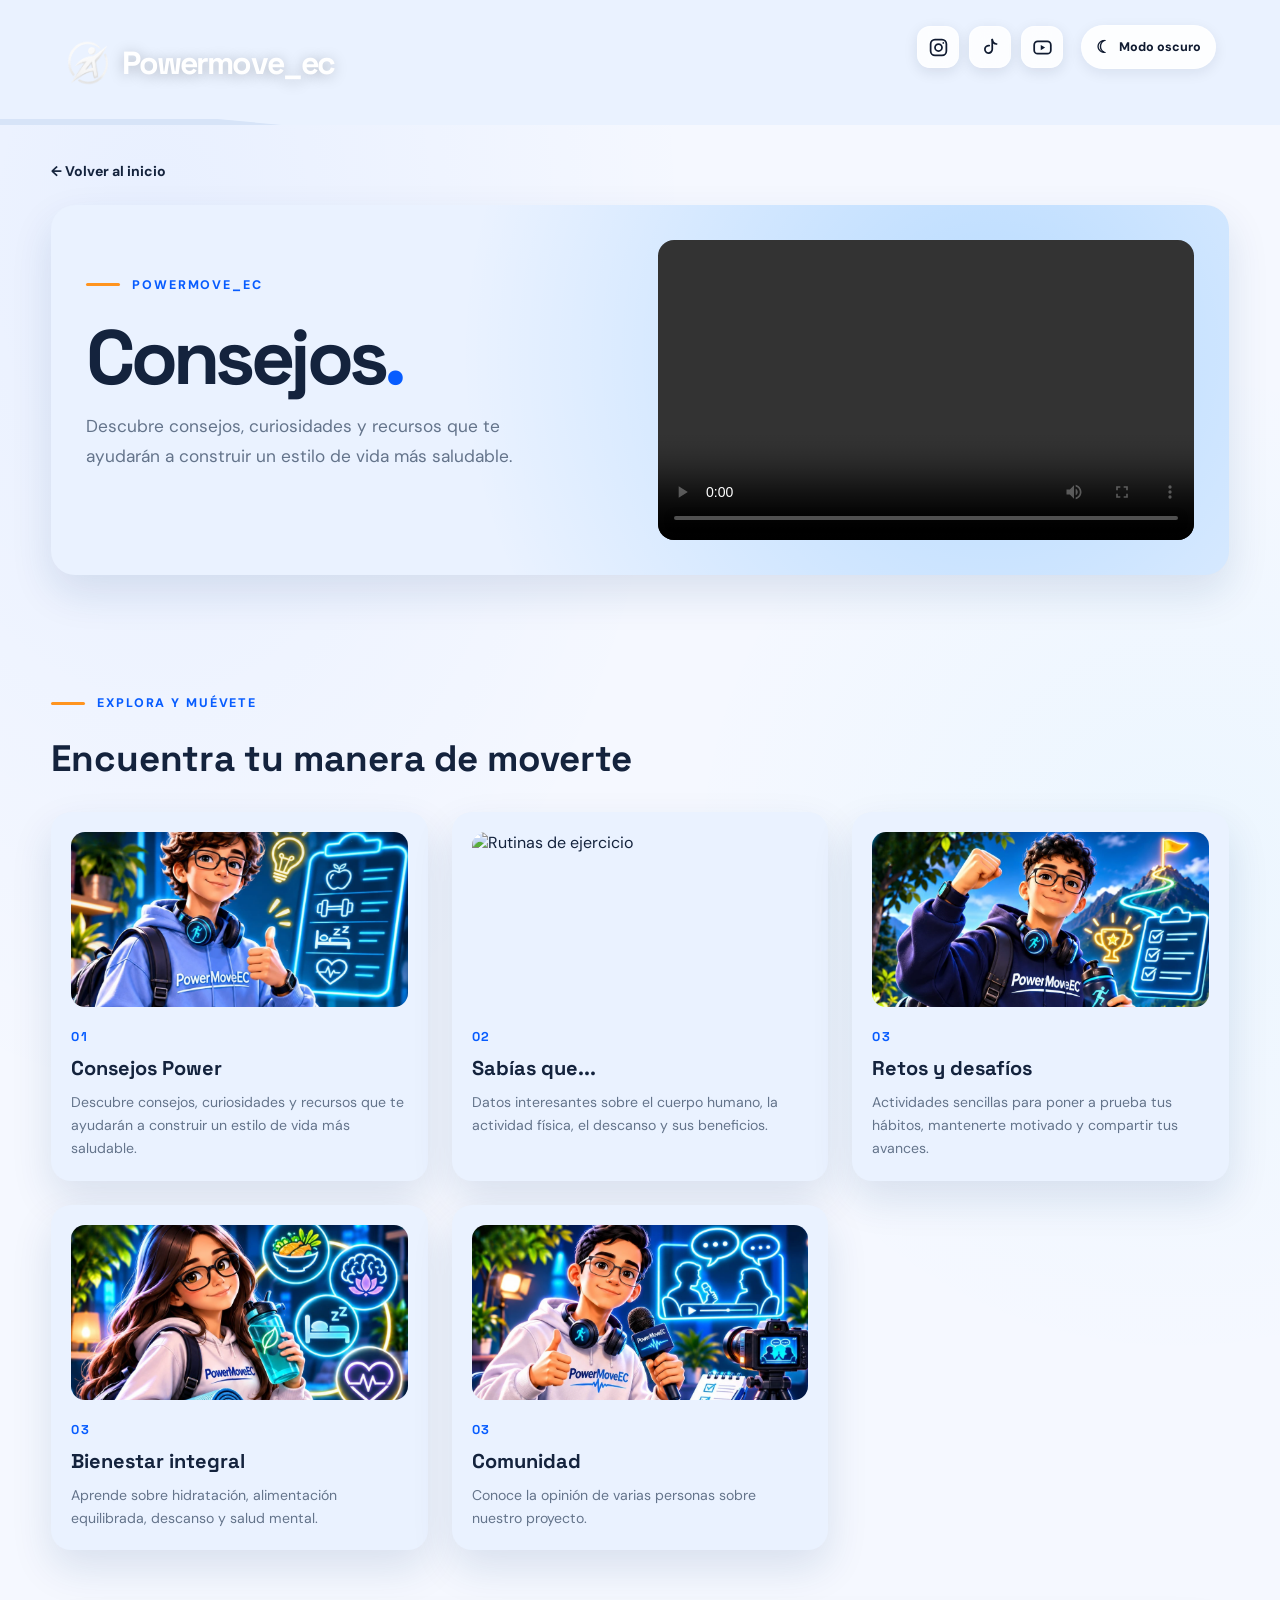
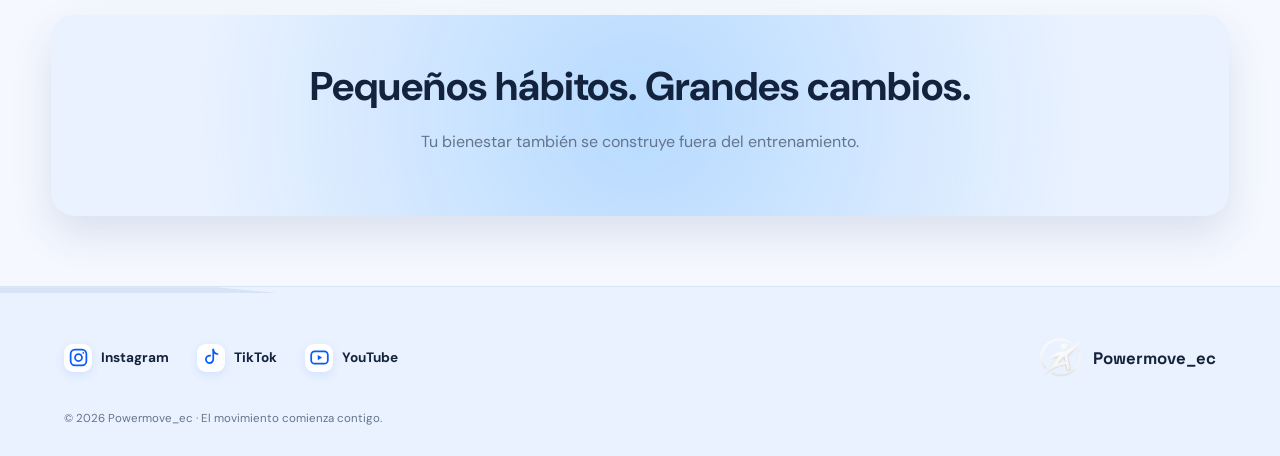
==== pages/extras.html @ f398aa10 "Add files via upload" ====
<!DOCTYPE html>
<html lang="es">
<head>
  <meta charset="UTF-8"><meta name="viewport" content="width=device-width, initial-scale=1.0">
  <meta name="theme-color" content="#075CFF">
  <title>Consejos | Powermove_ec</title>
  <link rel="stylesheet" href="../css/styles.css"><script src="../js/script.js" defer></script>
  <link rel="stylesheet" href="../css/styles2.css">
</head>

<body class="inner-page">

  <header class="inner-header angled-divider">
    
    <a class="brand-lockup" href="../index.html"><img class="brand-mark image-placeholder logo-placeholder" src="../images/logo.png" alt="logo"></img><span class="brand-name">Powermove<span>_ec</span></span></a>

    <div class="header-tools">

      <nav class="social-icons" aria-label="Redes sociales">

        <a class="social-icon" href="https://www.instagram.com/power.move_ec/?hl=es" target="_blank" rel="noopener noreferrer" aria-label="Instagram">
          <svg viewBox="0 0 24 24" aria-hidden="true"><rect x="3" y="3" width="18" height="18" rx="5"/><circle cx="12" cy="12" r="4"/><circle class="solid" cx="17.5" cy="6.8" r="1"/></svg>
        </a>
        <a class="social-icon" href="https://www.tiktok.com/@power.move_ec?lang=es" target="_blank" rel="noopener noreferrer" aria-label="TikTok">
          <svg viewBox="0 0 24 24" aria-hidden="true"><path d="M14 3v11.1a4.2 4.2 0 1 1-3.5-4.14"/><path d="M14 3c.4 3 2.2 4.8 5 5"/></svg>
        </a>
        <a class="social-icon" href="https://www.youtube.com/@Power.Move_EC" target="_blank" rel="noopener noreferrer" aria-label="YouTube">
          <svg viewBox="0 0 24 24" aria-hidden="true"><rect x="2.5" y="5" width="19" height="14" rx="4"/><path class="solid" d="m10 9 5 3-5 3z"/></svg>
        </a>

      </nav>

      <button class="theme-toggle" type="button" aria-label="Activar modo oscuro" aria-pressed="false"><span class="theme-icon">☾</span><span class="theme-label">Modo oscuro</span></button>

    </div>

  </header>

  <main class="inner-main section-shell">

    <a class="back-link" href="../index.html">
      ← Volver al inicio
    </a>
  
    <!-- HERO -->
    <section class="inner-hero">
      <div class="inner-hero-copy">
        <div class="section-kicker">
          <span class="kicker-line"></span>
          POWERMOVE_EC
        </div>
  
        <h1>Consejos<span class="title-dot">.</span></h1>
  
        <p class="inner-subtitle">
          Descubre consejos, curiosidades y recursos que te ayudarán a construir un estilo de vida más saludable.
        </p>
      </div>

      <div class="video-container">
        <video class="scroll-video" controls playsinline loop>
          <source src="../videos/potencial.mp4" type="video/mp4">
          Tu navegador no admite videos HTML5.
        </video>
      </div>

    </section>
  
    <!-- CATEGORÍAS -->
    <section class="inner-content">
  
      <div class="section-kicker">
        <span class="kicker-line"></span>
        EXPLORA Y MUÉVETE
      </div>
  
      <h2>Encuentra tu manera de moverte</h2>
  
      <div class="content-placeholder-grid">
  
        <article class="content-placeholder exercise-card">
          <img src="../images/consejos.png"
               alt="Pausas activas">
  
          <span>01</span>
          <h3>Consejos Power</h3>
          <p>Descubre consejos, curiosidades y recursos que te ayudarán a construir un estilo de vida más saludable.</p>
        </article>
  
        <article class="content-placeholder exercise-card">
          <img src="../images/sabías que.png"
               alt="Rutinas de ejercicio">
  
          <span>02</span>
          <h3>Sabías que...</h3>
          <p>Datos interesantes sobre el cuerpo humano, la actividad física, el descanso y sus beneficios.</p>
        </article>
  
        <article class="content-placeholder exercise-card">
          <img src="../images/retos.png"
               alt="Movimiento cotidiano">
  
          <span>03</span>
          <h3>Retos y desafíos</h3>
          <p>Actividades sencillas para poner a prueba tus hábitos, mantenerte motivado y compartir tus avances.</p>
        </article>

        <article class="content-placeholder exercise-card">
          <img src="../images/bienestar.png"
               alt="Movimiento cotidiano">
  
          <span>03</span>
          <h3>Bienestar integral</h3>
          <p>Aprende sobre hidratación, alimentación equilibrada, descanso y salud mental.</p>
        </article>

        <article class="content-placeholder exercise-card">
          <img src="../images/comunidad.png"
               alt="Movimiento cotidiano">
  
          <span>03</span>
          <h3>Comunidad</h3>
          <p>Conoce la opinión de varias personas sobre nuestro proyecto.</p>
        </article>
  
      </div>
    </section>
  
    <!-- RECOMENDACIÓN -->
    <section class="movement-cta">
      <h2>Pequeños hábitos. Grandes cambios.</h2>
      <p>Tu bienestar también se construye fuera del entrenamiento.</p>
    </section>
  
  </main>

  <footer class="site-footer angled-divider">

    <div class="footer-socials">
      <a href="https://www.instagram.com/power.move_ec/?hl=es" target="_blank" rel="noopener noreferrer"><span class="footer-social-icon">
        <svg viewBox="0 0 24 24" aria-hidden="true"><rect x="3" y="3" width="18" height="18" rx="5"/><circle cx="12" cy="12" r="4"/><circle class="solid" cx="17.5" cy="6.8" r="1"/></svg>
      </span><span>Instagram</span></a>
      <a href="https://www.tiktok.com/@power.move_ec?lang=es" target="_blank" rel="noopener noreferrer"><span class="footer-social-icon">
        <svg viewBox="0 0 24 24" aria-hidden="true"><path d="M14 3v11.1a4.2 4.2 0 1 1-3.5-4.14"/><path d="M14 3c.4 3 2.2 4.8 5 5"/></svg>
      </span><span>TikTok</span></a>
      <a href="https://www.youtube.com/@Power.Move_EC" target="_blank" rel="noopener noreferrer"><span class="footer-social-icon">
        <svg viewBox="0 0 24 24" aria-hidden="true"><rect x="2.5" y="5" width="19" height="14" rx="4"/><path class="solid" d="m10 9 5 3-5 3z"/></svg>
      </span><span>YouTube</span></a>
    </div>
    
    <a class="footer-brand" href="../index.html"><img class="footer-logo image-placeholder" src="../images/logo.png" alt="logo"></img><strong>Powermove_ec</strong></a>
    <p class="copyright">© <span data-year></span> Powermove_ec · El movimiento comienza contigo.</p>
  </footer>
</body></html>
---- css/styles.css ----
@import url('https://fonts.googleapis.com/css2?family=DM+Sans:wght@400;500;600;700;800&family=Space+Grotesk:wght@500;600;700&display=swap');

:root {
  color-scheme: light;
  --blue: #075CFF;
  --cyan: #00B9ED;
  --orange: #FF8A00;
  --white: #FFFFFF;
  --navy: #101B31;
  --ink: #17243A;
  --muted: #66748B;
  --surface: #F4F8FF;
  --line: #17243A;
  --shadow: 0 16px 38px rgba(16, 45, 95, .12);
  --page-bg: #FFFFFF;
  --card-bg: #FFFFFF;
}
:root[data-theme="dark"] {
  color-scheme: dark;
  --ink: #F4F7FF;
  --muted: #B8C5D9;
  --surface: #14223B;
  --line: #E7F0FF;
  --page-bg: #101B31;
  --card-bg: #172844;
  --shadow: 0 16px 38px rgba(0, 0, 0, .25);
}
* { box-sizing: border-box; }
html { scroll-behavior: smooth; }
body { margin: 0; background: var(--page-bg); color: var(--ink); font-family: "DM Sans", sans-serif; transition: background .25s, color .25s; }
a { color: inherit; text-decoration: none; }
button { font: inherit; }
.site-header { position: relative; min-height: 390px; padding: 26px clamp(22px, 5vw, 76px) 58px; overflow: hidden; isolation: isolate; }
.header-banner { position: absolute; z-index: -2; inset: 0 0 0; min-height: 100%; }
.image-placeholder { display: flex; align-items: center; justify-content: center; flex-direction: column; gap: 9px; color: #52709B; background: linear-gradient(135deg, rgba(7,92,255,.09), rgba(0,185,237,.13) 55%, rgba(255,138,0,.10)); border: 1px dashed rgba(7,92,255,.45); font-size: .82rem; font-weight: 700; letter-spacing: .04em; text-align: center; }
.banner-placeholder { background: linear-gradient(115deg, #EAF2FF 0%, #D8F6FF 48%, #F4F8FF 100%); }
:root[data-theme="dark"] .banner-placeholder { background: linear-gradient(115deg, #142B55, #153A55 48%, #172844); color: #C5D9FF; }
.placeholder-symbol { font-size: 2.3rem; line-height: 1; color: var(--blue); }

.header-tools { position: absolute; top: 25px; right: clamp(22px, 5vw, 76px); display: flex; align-items: center; gap: 18px; z-index: 3; }
.social-icons { display: flex; align-items: center; gap: 10px; }
.social-icon { display: grid; place-items: center; width: 42px; height: 42px; border-radius: 13px; color: var(--navy); background: rgba(255,255,255,.86); box-shadow: 0 4px 14px rgba(16,27,49,.10); transition: transform .2s ease, box-shadow .2s ease, background .2s ease; font-size: 1.4rem; font-weight: 700; }
.social-icon:hover, .social-icon:focus-visible { transform: translateY(-4px); box-shadow: 0 10px 22px rgba(7,92,255,.25); background: #fff; outline: none; }
.social-icon svg { width: 21px; height: 21px; fill: none; stroke: currentColor; stroke-width: 2; stroke-linecap: round; stroke-linejoin: round; }
.social-icon svg .solid { fill: currentColor; stroke: none; }
.theme-toggle { display: inline-flex; align-items: center; gap: 8px; border: 1px solid rgba(16,27,49,.15); border-radius: 999px; padding: 10px 14px; color: var(--navy); background: rgba(255,255,255,.9); cursor: pointer; font-size: .78rem; font-weight: 800; box-shadow: 0 4px 14px rgba(16,27,49,.08); transition: transform .2s, box-shadow .2s; }
.theme-toggle:hover { transform: translateY(-2px); box-shadow: 0 8px 18px rgba(7,92,255,.2); }
.theme-icon { font-size: 1.05rem; }
.brand-lockup { position: absolute; left: clamp(22px, 5vw, 76px); bottom: 75px; display: flex; align-items: center; gap: 12px; z-index: 2; }

.brand-mark {
  width: 48px;
  height: 48px;
  border: none;
  border-radius: 0;
  background: transparent;
  box-shadow: none;
  font-size: 1.35rem;
}

.brand-name { color: #ffffff; font: 700 clamp(1.35rem, 2.5vw, 2rem) "Space Grotesk", sans-serif; letter-spacing: -.06em; }
.brand-name span { color: var(--white); }
.angled-divider { position: relative; }
.site-header::after, .about-section::after, .site-footer::before, .inner-header::after { content: ""; position: absolute; left: 0; right: 0; height: 6px; background: var(--line); pointer-events: none; }
.site-header::after { bottom: 0; clip-path: polygon(0 0, 16% 0, 21% 100%, 100% 100%, 100% 100%, 0 100%); }

.section-shell { width: min(1160px, calc(100% - 48px)); margin-inline: auto; }

.category-section { padding: 58px 0 78px; }
.section-kicker { display: flex; align-items: center; gap: 12px; margin-bottom: 24px; color: var(--blue); font-size: .78rem; font-weight: 800; text-transform: uppercase; letter-spacing: .15em; }
.kicker-line { display: inline-block; width: 34px; height: 3px; border-radius: 3px; background: var(--orange); }
.category-grid { display: grid; grid-template-columns: repeat(3, minmax(0, 1fr)); gap: clamp(18px, 4vw, 46px); }

.category-card { min-width: 0; padding: 9px; border-radius: 25px; border: 4px solid var(--ink); background: var(--card-bg); box-shadow: 0 8px 0 rgba(7,92,255,.08); overflow: hidden; transition: transform .25s ease, box-shadow .25s ease, border-color .25s ease; }

.category-card {
  transition:
    transform .25s ease,
    box-shadow .25s ease,
    border-color .25s ease;
}

.category-card:hover,
.category-card:focus-visible {
  transform: translateY(-9px) rotate(-.5deg);
  border-color: var(--blue);
  box-shadow: 0 20px 28px rgba(7,92,255,.19);
  outline: none;
}

.category-image {
  height: clamp(135px, 18vw, 205px);
  border: 0;
  overflow: hidden;
  background-size: cover;
  background-position: center;
  background-repeat: no-repeat;
}

.category-image {
  height: clamp(135px, 18vw, 205px);
  border: 0;
  overflow: hidden;
  background-size: cover;
  background-position: center;
  background-repeat: no-repeat;
}

.category-image img {
  display: block;
  width: 100%;
  height: 100%;
  object-fit: cover;
  object-position: center;
}

.category-caption { display: flex; align-items: center; justify-content: space-between; gap: 12px; padding: 16px 20px 13px; font: 700 clamp(1rem, 1.5vw, 1.25rem) "Space Grotesk", sans-serif; }
.category-symbol { display: grid; place-items: center; width: 34px; height: 34px; flex: 0 0 34px; border-radius: 11px; color: var(--blue); background: rgba(7,92,255,.1); font-size: 1.35rem; }

.about-section {
  display: grid;
  grid-template-columns: minmax(0, 1.1fr) minmax(0, .9fr);
  gap: clamp(30px, 5vw, 76px);
  align-items: center;
  padding: 68px clamp(24px, 5vw, 76px) 78px;
  width: 100%;
}

.about-copy {
  width: 100%;
  max-width: 680px;
  justify-self: center;
  padding-left: 0;
}

.about-copy .section-kicker { margin-bottom: 28px; }
.description-block h2, .inner-content h2 { margin: 0 0 12px; font: 700 clamp(1.45rem, 2.5vw, 2rem) "Space Grotesk", sans-serif; }
.description-block p, .ceo-block p, .inner-content p { color: var(--muted); line-height: 1.75; margin: 0 0 12px; }
.editable-note { font-size: .88rem; }
.ceo-block { display: grid; grid-template-columns: 74px 1fr; gap: 18px; align-items: center; margin-top: 30px; }
.ceo-monogram { width: 70px; height: 70px; display: grid; place-items: center; border: 4px solid var(--ink); border-radius: 20px 9px 20px 9px; font: 700 2rem "Space Grotesk", sans-serif; background: var(--card-bg); }
.ceo-block h3 { margin: 0 0 7px; font: 700 1.08rem "Space Grotesk", sans-serif; }
.ceo-block p { font-size: .92rem; margin-bottom: 5px; }
.ceo-signature { color: var(--blue); font-size: .72rem; font-weight: 800; letter-spacing: .04em; }

.about-image {
  width: 100%;
  max-width: 520px;
  min-width: 0;
  min-height: 330px;
  justify-self: center;
  border: 0;
  border-radius: 28px 7px 28px 7px;
  box-shadow: var(--shadow);
}

.about-section::after { bottom: 0; height: 6px; clip-path: polygon(0 0, 17% 0, 22% 100%, 100% 100%, 100% 100%, 0 100%); }
.feature-section { padding: 68px 0 54px; }
.feature-image { min-height: clamp(190px, 27vw, 320px); border: 0; border-radius: 26px 8px 26px 8px; }
.cta-row { display: flex; justify-content: flex-end; align-items: center; margin-top: 22px; }
.cta-row p { margin: 0; padding: 15px 28px; border: 4px solid var(--ink); border-radius: 8px 22px 8px 22px; font: 600 clamp(.95rem, 1.8vw, 1.25rem) "Space Grotesk", sans-serif; line-height: 1.35; transform: skew(-3deg); }
.cta-row strong { color: var(--blue); }
.site-footer { min-height: 170px; padding: 42px clamp(24px, 5vw, 76px) 24px; display: grid; grid-template-columns: 1fr auto; align-items: center; gap: 18px 30px; background: var(--surface); }
.site-footer::before { top: 0; height: 6px; clip-path: polygon(0 0, 17% 0, 22% 100%, 100% 100%, 100% 100%, 0 100%); }

.footer-socials { display: flex; flex-wrap: wrap; gap: 18px 28px; }
.footer-socials a { display: inline-flex; align-items: center; gap: 9px; font-size: .85rem; font-weight: 700; transition: color .2s; }
.footer-socials a:hover { color: var(--blue); }

.footer-social-icon { display: grid; place-items: center; width: 28px; height: 28px; border-radius: 9px; background: var(--card-bg); color: var(--blue); font-size: 1.1rem; box-shadow: 0 3px 10px rgba(7,92,255,.1); }

.footer-social-icon svg { width: 21px; height: 21px; fill: none; stroke: currentColor; stroke-width: 2; stroke-linecap: round; stroke-linejoin: round; }
.footer-social-icon svg .solid { fill: currentColor; stroke: none; }

.footer-brand { display: flex; align-items: center; gap: 11px; font: 700 1.05rem "Space Grotesk", sans-serif; }
.footer-logo { width: 43px; height: 43px; border-radius: 12px; border: 0px dashed rgba(7,92,255,.45); }
.copyright { grid-column: 1 / -1; margin: 0; color: var(--muted); font-size: .72rem; }

.inner-header { min-height: 125px; padding: 20px clamp(22px, 5vw, 76px); display: flex; align-items: center; justify-content: space-between; background: var(--surface); }
.inner-header .brand-lockup { position: static; }
.inner-header::after { bottom: 0; clip-path: polygon(0 0, 17% 0, 22% 100%, 100% 100%, 100% 100%, 0 100%); }
.inner-main { padding-top: 38px; padding-bottom: 75px; }
.back-link { display: inline-block; margin-bottom: 38px; color: var(--blue); font-size: .88rem; font-weight: 800; }
.inner-main h1 { margin: 0; font: 700 clamp(2.5rem, 7vw, 5rem) "Space Grotesk", sans-serif; letter-spacing: -.06em; }
.title-dot { color: var(--orange); }
.inner-subtitle { margin: 8px 0 32px; color: var(--muted); font-size: 1.08rem; }
.inner-feature { min-height: clamp(220px, 34vw, 390px); border: 0; border-radius: 28px 8px 28px 8px; }
.inner-content { padding: 55px 0 0; }
.content-placeholder-grid { display: grid; grid-template-columns: repeat(3, 1fr); gap: 18px; margin-top: 25px; }
.content-placeholder { padding: 24px; border: 1px solid rgba(7,92,255,.2); border-radius: 18px; background: var(--card-bg); box-shadow: var(--shadow); }
.content-placeholder > span { color: var(--orange); font: 700 1.4rem "Space Grotesk", sans-serif; }
.content-placeholder h3 { margin: 12px 0 8px; font: 700 1rem "Space Grotesk", sans-serif; }
.content-placeholder p { margin: 0; font-size: .88rem; }
:root[data-theme="dark"] .social-icon, :root[data-theme="dark"] .theme-toggle { color: #101B31; }
:root[data-theme="dark"] .brand-name { color: #F4F7FF; }
:root[data-theme="dark"] .brand-mark { color: #52709B; }

@media (max-width: 760px) {
  .site-header { min-height: 310px; }
  .header-tools { gap: 8px; top: 16px; right: 18px; }
  .social-icons { gap: 6px; }
  .social-icon { width: 35px; height: 35px; border-radius: 10px; }
  .theme-toggle { padding: 8px 10px; }
  .theme-label { display: none; }
  .brand-lockup { left: 22px; bottom: 54px; }
  .category-section { padding: 42px 0 52px; }
  .category-grid { gap: 13px; }
  .category-card { padding: 6px; border-width: 3px; border-radius: 19px; }
  .category-image { height: 125px; }
  .category-caption { padding: 12px 9px 9px; gap: 5px; font-size: .88rem; }
  .category-symbol { width: 27px; height: 27px; flex-basis: 27px; font-size: 1rem; }
  .about-section { grid-template-columns: 1fr; padding: 48px 24px 58px; gap: 28px; }
  .about-copy { padding: 0; justify-self: stretch; }
  .about-image { justify-self: stretch; width: 100%; min-height: 240px; }
  .feature-section { padding: 48px 0 40px; }
  .site-footer { padding: 35px 24px 22px; }
  .content-placeholder-grid { grid-template-columns: 1fr; }
}

@media (max-width: 480px) {
  .section-shell { width: min(100% - 32px, 1160px); }
  .site-header { min-height: 270px; }
  .social-icon { width: 32px; height: 32px; }
  .social-icon svg { width: 18px; height: 18px; }
  .category-grid { grid-template-columns: 1fr; gap: 16px; }
  .category-card { display: grid; grid-template-columns: 42% 1fr; align-items: center; gap: 8px; }
  .category-image { height: 100px; border-radius: 12px; }
  .category-caption { padding: 12px; font-size: 1rem; }
  .category-symbol { width: 32px; height: 32px; flex-basis: 32px; }
  .ceo-block { grid-template-columns: 58px 1fr; gap: 13px; }
  .ceo-monogram { width: 56px; height: 56px; border-width: 3px; font-size: 1.6rem; }
  .cta-row p { padding: 12px 16px; border-width: 3px; }
  .site-footer { grid-template-columns: 1fr; }
  .footer-brand { grid-row: 1; }
  .footer-socials { gap: 12px 18px; }
  .inner-header { min-height: 105px; padding: 16px; }
  .inner-header .brand-name { font-size: 1.1rem; }
  .inner-header .brand-mark { width: 38px; height: 38px; }
  .inner-header .social-icons { display: none; }
}

.card-divider {
  display: block;
  width: 100%;
  height: 25px;
  position: relative;
  margin-top: -2px;
}

.card-divider path {
  fill: none;
  stroke: #087bdb;
  stroke-width: 5;
}
/* ===== PowerMoveEC visual refresh ===== */
:root {
  --blue: #075CFF;
  --cyan: #20C9F5;
  --orange: #FF941F;
  --ink: #14233D;
  --muted: #64748B;
  --page-bg: #F5F8FF;
  --surface: #EAF2FF;
  --card-bg: #FFFFFF;
  --line: #D7E4F8;
  --shadow: 0 18px 42px rgba(18, 55, 112, .12);
}
:root[data-theme="dark"] {
  --ink: #F4F7FF;
  --muted: #B8C7DF;
  --page-bg: #0B1730;
  --surface: #112442;
  --card-bg: #142B4B;
  --line: #29476F;
  --shadow: 0 20px 46px rgba(0, 0, 0, .28);
}
body {
  background: var(--page-bg);
  background-image: radial-gradient(ellipse at 12% 12%, rgba(7,92,255,.055), transparent 34%),
                    radial-gradient(ellipse at 92% 42%, rgba(32,201,245,.045), transparent 30%);
}
.site-header {
  height: clamp(430px, 46.875vw, 900px);
  min-height: 430px;
  padding: 26px clamp(22px, 5vw, 76px) 58px;
  background: #061B49;
  overflow: hidden;
}
.header-banner {
  position: absolute;
  inset: 0;
  z-index: -1;
  display: block;
  width: 100%;
  height: 100%;
  border: 0;
  background: #061B49;
}
.header-banner img {
  display: block;
  width: 100%;
  height: 100%;
  object-fit: cover;
  object-position: center center;
}
.site-header::after {
  height: 8px;
  background: linear-gradient(90deg, #20C9F5, #075CFF 52%, #FF941F);
  clip-path: polygon(0 0, 18% 0, 22% 100%, 100% 100%, 100% 100%, 0 100%);
}
.header-tools { top: 25px; right: clamp(22px, 5vw, 76px); }
.social-icon, .theme-toggle {
  backdrop-filter: blur(12px);
  -webkit-backdrop-filter: blur(12px);
  border: 1px solid rgba(255,255,255,.42);
}

.brand-lockup {
  display: flex;
  align-items: center;
  gap: 10px;
}

.brand-name, .brand-name span { color: #FFFFFF; text-shadow: 0 2px 14px rgba(0,0,0,.25); }

.brand-mark {
  width: 48px;
  height: 48px;
  flex: 0 0 48px;
  object-fit: contain;
  display: block;
  border: 0;
  border-radius: 12px;
  background: transparent;
}

.category-section { padding-top: 66px; padding-bottom: 88px; }
.section-kicker { color: var(--blue); }
.category-card {
  position: relative;
  padding: 8px;
  border: 1px solid rgba(7,92,255,.18);
  border-radius: 24px;
  background: var(--card-bg);
  box-shadow: var(--shadow);
}
:root[data-theme="dark"] .category-card { border-color: rgba(102,165,255,.3); }
.category-card:hover, .category-card:focus-visible {
  transform: translateY(-7px);
  border-color: var(--blue);
  box-shadow: 0 22px 42px rgba(7,92,255,.2);
}
.category-image {
  display: flex;
  align-items: center;
  justify-content: center;
  position: relative;
  height: clamp(150px, 18vw, 215px);
  border-radius: 16px 16px 10px 10px;
}
:root[data-theme="dark"] /*.category-image { background: linear-gradient(135deg, #173A69, #124A70 58%, #253C61); }*/
.category-image img { width: 100%; height: 100%; object-fit: cover; object-position: center; border-radius: inherit; }
.category-art { overflow: hidden; color: #FFFFFF; gap: 8px; }
.category-art::before, .category-art::after { content: ""; position: absolute; border: 1px solid rgba(255,255,255,.24); border-radius: 50%; transform: rotate(-25deg); }
.category-art::before { width: 180%; height: 115%; }
.category-art::after { width: 130%; height: 85%; }


/* ==================================
   IMÁGENES DE LAS TARJETAS
================================== */

/* Configuración general */
.category-art {
  background-size: cover;
  background-position: center;
  background-repeat: no-repeat;
}

/* MODO CLARO */
.art-exercises {
  background-image:
    linear-gradient(rgba(10, 25, 70, 0.15), rgba(10, 25, 70, 0.15)),
    url("../images/exercises.png");
}

.art-products {
  background-image:
    linear-gradient(rgba(10, 25, 70, 0.15), rgba(10, 25, 70, 0.15)),
    url("../images/products.png");
}

.art-tips {
  background-image:
    linear-gradient(rgba(10, 25, 70, 0.15), rgba(10, 25, 70, 0.15)),
    url("../images/tips.png");
}

/* MODO OSCURO */
html[data-theme="dark"] .art-exercises {
  background-image: url("../images/exercises.png");
}

html[data-theme="dark"] .art-products {
  background-image: url("../images/products.png");
}

html[data-theme="dark"] .art-tips {
  background-image: url("../images/tips.png");
}


.card-divider { height: 20px; margin-top: 0; }
.card-divider path { stroke: var(--cyan); stroke-width: 4; }
.category-caption { color: var(--ink); padding: 14px 16px 12px; }

/* ==================================
   IMÁGENES DE LAS TARJETAS
================================== */

.about-section {
  position: relative;
  isolation: isolate;
  background: var(--surface);
  border-radius: 0;
  padding-top: 84px;
  padding-bottom: 92px;
}
.about-section::before {
  content: "";
  position: absolute;
  z-index: -1;
  inset: 0;
  opacity: .5;
  background: repeating-linear-gradient(135deg, transparent 0 70px, rgba(7,92,255,.035) 70px 73px, transparent 73px 145px);
}
.description-block h2, .inner-content h2 { color: var(--ink); }

.about-art {
  position: relative;
  width: 100%;
  height: auto;
  aspect-ratio: auto;
  overflow: hidden;
  border-radius: 18px;
  background: #10294d;
  box-shadow: var(--shadow);
}

.about-art img {
  display: block;
  position: static;
  width: 100%;
  height: auto;
  object-fit: contain;
  object-position: center;
}

.about-art-label {
  margin-top: 14px;
  text-align: center;
  color: var(--blue);
  font-size: 0.85rem;
  font-weight: 800;
  letter-spacing: 3px;
}

.about-art::before,
.about-art::after {
  content: "";
  position: absolute;
  z-index: 1;

  width: 125%;
  height: 42%;

  border: 2px solid rgba(255,255,255,.24);
  border-radius: 50%;

  transform: rotate(-28deg);
  pointer-events: none;
}

.about-art::after {
  width: 145%;
  height: 65%;
  border-color: rgba(32,201,245,.5);
}

.about-art-label {
  position: absolute;
  z-index: 2;
  bottom: 28px;

  color: #00b5d5;
  font-size: .99rem;
  font-weight: bolder;
  letter-spacing: .2em;
  text-align: center;
}

.ceo-block {
  padding: 20px;
  border: 1px solid rgba(7,92,255,.14);
  border-radius: 20px;
  background: var(--card-bg);
  box-shadow: var(--shadow);
}
.ceo-monogram { color: #FFFFFF; background: linear-gradient(135deg, #075CFF, #20C9F5); border: 0; box-shadow: 0 8px 20px rgba(7,92,255,.22); }
.feature-section { padding-top: 74px; padding-bottom: 68px; }
.feature-art {
  position: relative;
  display: grid;
  place-items: center;
  overflow: hidden;
  min-height: clamp(190px, 27vw, 320px);
  border-radius: 26px 8px 26px 8px;
  color: #FFFFFF;
  background: linear-gradient(115deg, #0B2454, #075CFF 52%, #13B9E8);
  box-shadow: var(--shadow);
}
.feature-art::before { content: ""; position: absolute; inset: -40%; background: repeating-linear-gradient(135deg, transparent 0 85px, rgba(255,255,255,.1) 85px 91px, transparent 91px 170px); transform: rotate(-8deg); }
.feature-art span { position: relative; padding: 18px 26px; border: 1px solid rgba(255,255,255,.4); border-radius: 999px; background: rgba(5,25,66,.24); backdrop-filter: blur(8px); font: 700 clamp(.85rem, 2vw, 1.25rem) "Space Grotesk", sans-serif; letter-spacing: .12em; text-align: center; }
.cta-row p { border-color: var(--blue); background: var(--card-bg); box-shadow: var(--shadow); }
.site-footer { background: var(--surface); border-top: 1px solid var(--line); }
.footer-logo { display: grid; place-items: center; color: var(--blue); background: transparent; }
:root[data-theme="dark"] .brand-name { color: #FFFFFF; }
:root[data-theme="dark"] .brand-name span { color: #FFFFFF; }
:root[data-theme="dark"] .social-icon, :root[data-theme="dark"] .theme-toggle { color: #101B31; }

/* Logo para modo claro */
.mode-lightl {
    display: none;
}

.mode-darkl {
    display: block;
}

/* Logo para modo oscuro */
html[data-theme="dark"] .mode-lightl {
    display: block;
}

html[data-theme="dark"] .mode-darkl {
    display: none;
}

@media (max-width: 760px) {
  .site-header { height: 150vw; min-height: 500px; max-height: 760px; padding-bottom: 36px; }
  .header-banner img { object-position: center center; }
  .header-tools { top: 14px; right: 14px; gap: 7px; }
  .social-icon { width: 34px; height: 34px; }
  .theme-toggle { padding: 8px 10px; }
  .brand-lockup { left: 18px; bottom: 28px; gap: 9px; }
  .brand-mark { width: 38px; height: 38px; }
  .brand-name { font-size: 1.25rem; }
  .category-section { padding: 42px 0 54px; }
  .about-section { padding: 52px 20px 62px; }
  .about-art { min-height: 230px; }
  .feature-section { padding: 48px 0; }
}
@media (max-width: 480px) {
  .site-header { height: 150vw; min-height: 480px; }
  .category-grid { grid-template-columns: 1fr; }
  .category-card { display: block; }
  .category-image { height: 150px; }
  .category-caption { font-size: 1rem; }
  .ceo-block { padding: 16px; }
}
@media (prefers-reduced-motion: reduce) {
  *, *::before, *::after { scroll-behavior: auto !important; transition-duration: .01ms !important; animation-duration: .01ms !important; }
}

/* RESTAURAR ANIMACIÓN ORIGINAL DE LAS TARJETAS */
.category-card {
  transition:
      transform .25s ease,
      box-shadow .25s ease,
      border-color .25s ease;
}

.category-card:hover,
.category-card:focus-visible {
  transform: translateY(-9px) rotate(-0.5deg) !important;
  border-color: var(--blue);
  box-shadow: 0 20px 28px rgba(7, 92, 255, .19);
}

/* Estructura general de la página */
html,
body {
    min-height: 100%;
}

body {
    min-height: 100vh;
    display: flex;
    flex-direction: column;
}

/* El contenido principal ocupa el espacio disponible */
body > main {
    flex: 1 0 auto;
}

/* El footer conserva su tamaño */
body > .site-footer {
    flex-shrink: 0;
}
---- css/styles2.css ----
/* =========================================
   POWERMOVE EC - PAGINAS INTERNAS
   ========================================= */

/* CONTENEDOR PRINCIPAL */

.inner-main {
    width: min(1200px, 92%);
    margin: 0 auto;
    padding: 35px 0 70px;
}

/* ENLACE DE REGRESO */

.back-link {
    display: inline-flex;
    align-items: center;
    gap: 8px;
    margin-bottom: 25px;
    color: var(--text);
    font-weight: 700;
    text-decoration: none;
    transition: color .2s ease, transform .2s ease;
}

.back-link:hover {
    color: var(--blue);
    transform: translateX(-4px);
}

/* HERO */

.inner-hero {
    display: grid;
    grid-template-columns: 1fr 1fr;
    align-items: center;
    gap: 35px;

    padding: 35px;
    margin-bottom: 65px;

    border: 1px solid var(--border);
    border-radius: 24px;
    overflow: hidden;

    background:
        radial-gradient(
            circle at 80% 40%,
            rgba(0, 135, 255, .22),
            transparent 55%
        ),
        var(--surface);

    box-shadow: var(--shadow);
}

.inner-hero h1 {
    font-size: clamp(2.8rem, 6vw, 5rem);
    line-height: 1.05;
    margin: 15px 0;
    color: var(--text);
}

.title-dot {
    color: var(--blue);
}

.inner-subtitle {
    max-width: 480px;
    line-height: 1.7;
    color: var(--muted);
}

/* IMAGEN DEL HERO */

.inner-hero-image {
    position: relative;
    height: 300px;
    overflow: hidden;
    border-radius: 18px;
}

/* VIDEO DEL HERO */

.video-container {
    width: 100%;
    height: 300px;
    overflow: hidden;
    border-radius: 16px;
    position: relative;
}
  
.video-container video {
    width: 100%;
    height: 100%;
    object-fit: cover;
    display: block;
}

.inner-hero-image img {
    display: block;
    width: 100%;
    height: 100%;
    object-fit: cover;
    object-position: center;

    transition: transform .4s ease;
}

.inner-hero:hover .inner-hero-image img {
    transform: scale(1.04);
}

/* CONTENIDO */

.inner-content {
    margin-bottom: 65px;
}

.inner-content h2 {
    margin: 15px 0 30px;
    font-size: clamp(1.6rem, 3vw, 2.3rem);
    color: var(--text);
}

/* CUADRÍCULA DE TARJETAS */

.content-placeholder-grid {
    display: grid;
    grid-template-columns: repeat(3, minmax(0, 1fr));
    gap: 24px;
}

/* TARJETAS */

.exercise-card {
    position: relative;
    padding: 20px;

    border: 1px solid var(--border);
    border-radius: 20px;

    background: var(--surface);
    box-shadow: var(--shadow);

    transition:
        transform .25s ease,
        box-shadow .25s ease,
        border-color .25s ease;
}

.exercise-card:hover,
.exercise-card:focus-visible {
    transform: translateY(-9px) rotate(-.5deg);
    border-color: var(--blue);
    box-shadow: 0 20px 28px rgba(7, 92, 255, .19);
}

/* IMÁGENES DE LAS TARJETAS */

.exercise-card img {
    display: block;
    width: 100%;
    height: 175px;

    object-fit: cover;
    object-position: center;

    border-radius: 14px;
    margin-bottom: 18px;

    transition: transform .3s ease;
}

.exercise-card:hover img {
    transform: scale(1.035);
}

/* NÚMEROS */

.exercise-card > span {
    display: inline-block;
    margin-bottom: 10px;

    color: var(--blue);
    font-size: .8rem;
    font-weight: 800;
    letter-spacing: .12em;
}

/* TEXTOS */

.exercise-card h3 {
    margin: 0 0 10px;
    color: var(--text);
    font-size: 1.25rem;
}

.exercise-card p {
    margin: 0;
    color: var(--muted);
    line-height: 1.65;
}

/* LLAMADA A LA ACCIÓN */

.movement-cta {
    position: relative;
    overflow: hidden;

    margin-top: 65px;
    padding: 45px 30px;

    text-align: center;
    border: 1px solid var(--border);
    border-radius: 24px;

    background:
        radial-gradient(
            circle at 50% 50%,
            rgba(0, 135, 255, .22),
            transparent 75%
        ),
        var(--surface);

    box-shadow: var(--shadow);
}

.movement-cta h2 {
    margin: 0 0 12px;
    color: var(--text);
    font-size: clamp(1.5rem, 4vw, 2.5rem);
}

.movement-cta p {
    color: var(--muted);
    line-height: 1.7;
}

/* ANIMACIONES ACCESIBLES */

@media (prefers-reduced-motion: reduce) {
    .exercise-card,
    .exercise-card img,
    .inner-hero-image img,
    .back-link {
        transition: none;
    }

    .exercise-card:hover,
    .exercise-card:focus-visible,
    .exercise-card:hover img,
    .inner-hero:hover .inner-hero-image img {
        transform: none;
    }
}

/* RESPONSIVE */

@media (max-width: 760px) {

    .inner-main {
        width: 92%;
        padding-top: 25px;
    }

    .inner-hero {
        grid-template-columns: 1fr;
        gap: 22px;
        padding: 22px;
        margin-bottom: 45px;
    }

    .inner-hero-image {
        height: 220px;
    }

    .content-placeholder-grid {
        grid-template-columns: 1fr;
        gap: 20px;
    }

    .exercise-card img {
        height: 200px;
    }

    .movement-cta {
        margin-top: 45px;
        padding: 30px 20px;
    }
}

@media (min-width: 761px) and (max-width: 1000px) {

    .content-placeholder-grid {
        grid-template-columns: repeat(2, minmax(0, 1fr));
    }
}
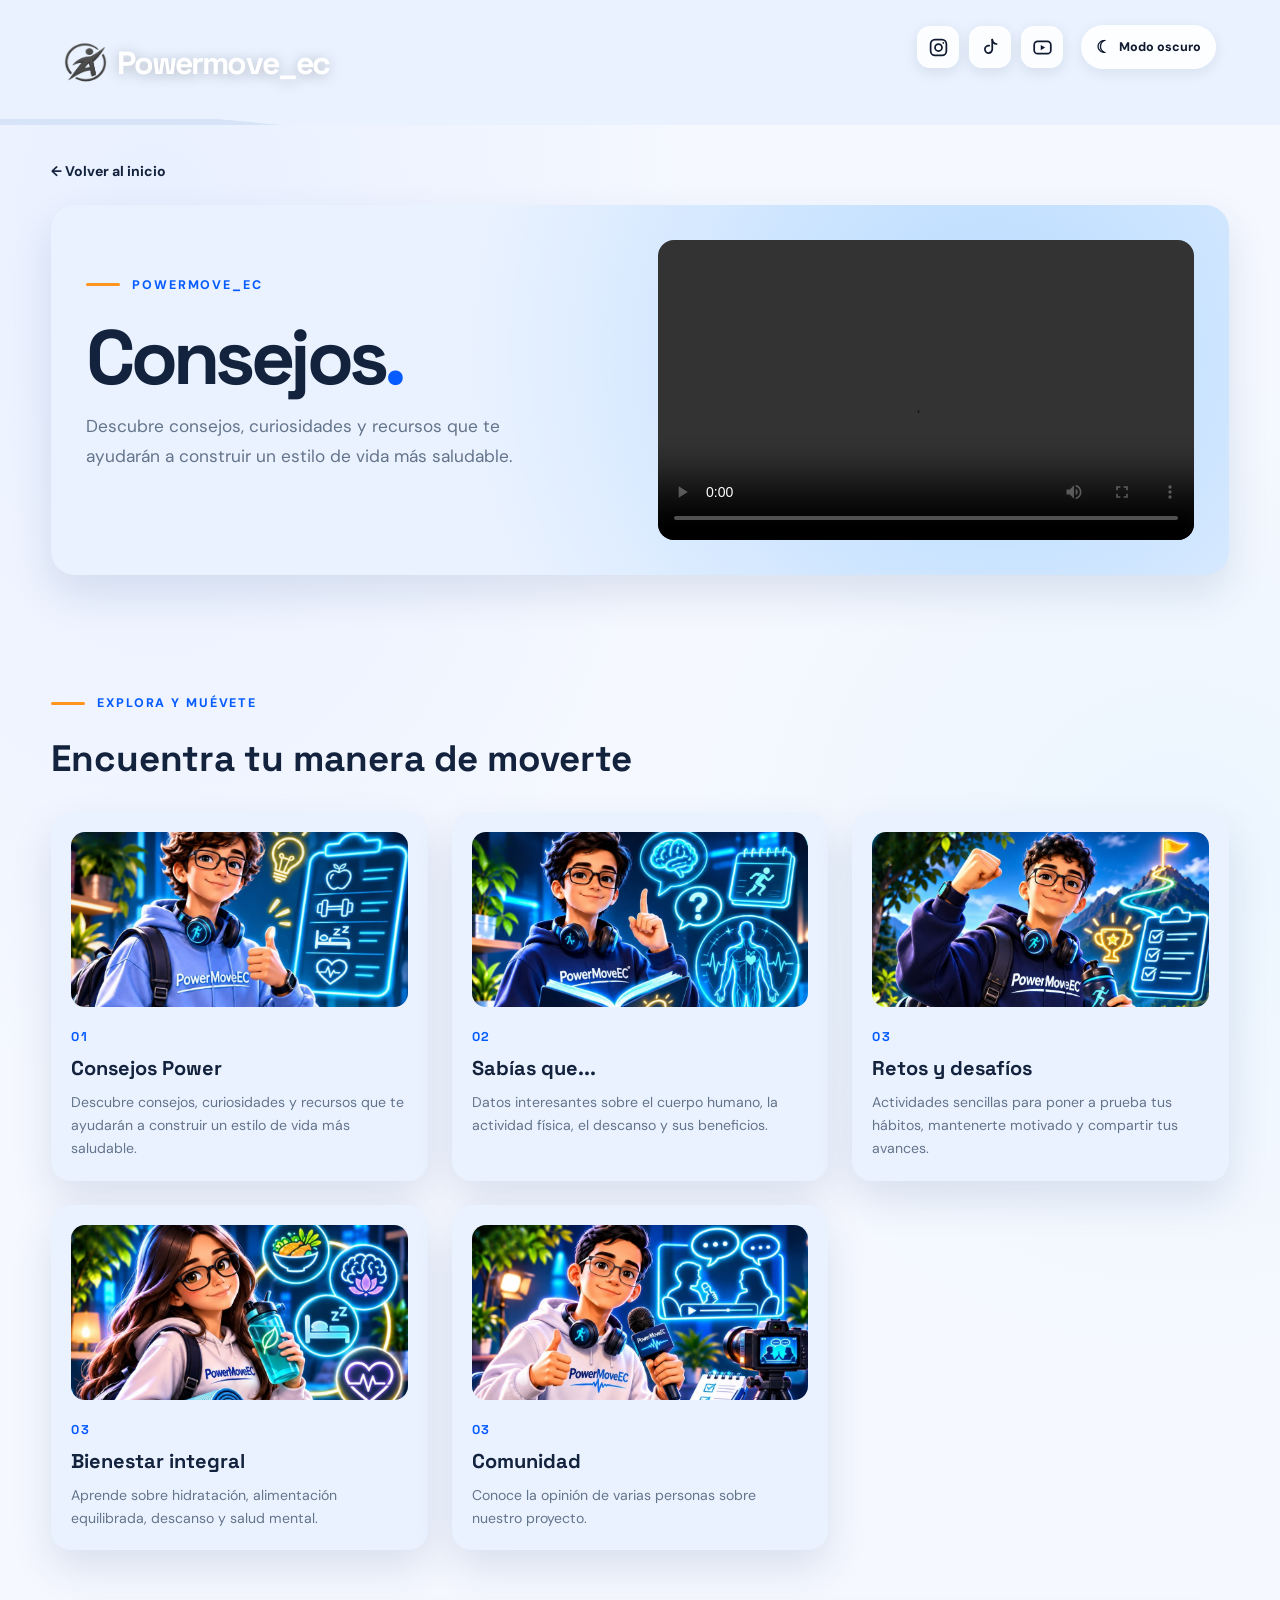
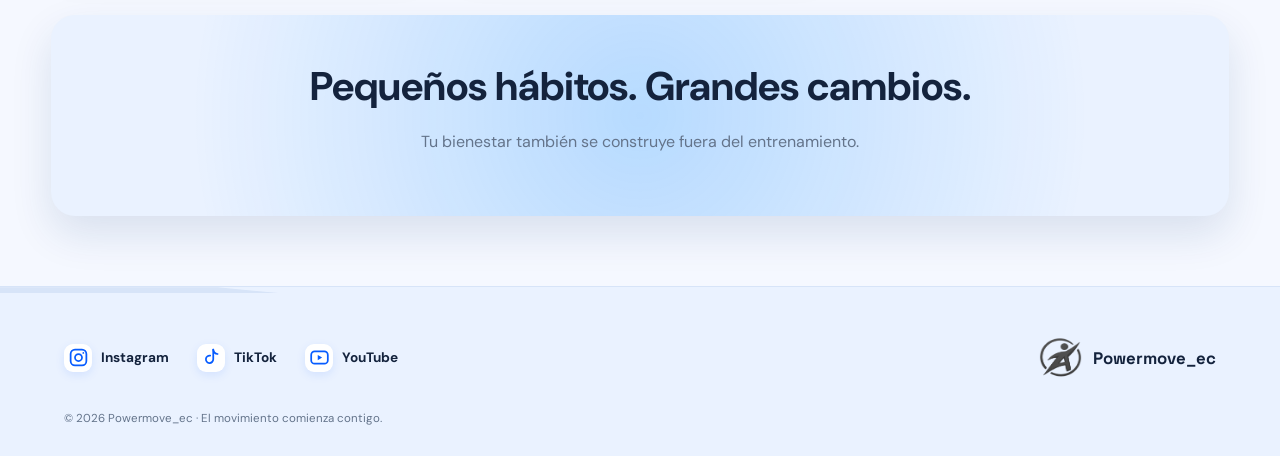
==== commit 35b50724: "Update light-mode logos and link structure in extras.html" ====
--- a/pages/extras.html
+++ b/pages/extras.html
@@ -12,7 +12,7 @@
 
   <header class="inner-header angled-divider">
     
-    <a class="brand-lockup" href="../index.html"><img class="brand-mark image-placeholder logo-placeholder" src="../images/logo.png" alt="logo"></img><span class="brand-name">Powermove<span>_ec</span></span></a>
+    <a class="brand-lockup" href="../index.html"><img class="footer-logo image-placeholder mode-darkl" src="../images/logo-dark.png" alt="PowerMoveEC"><img class="footer-logo image-placeholder mode-lightl" src="../images/logo.png" alt=""></img><span class="brand-name">Powermove<span>_ec</span></span></a>
 
     <div class="header-tools">
 
@@ -88,7 +88,7 @@
         </article>
   
         <article class="content-placeholder exercise-card">
-          <img src="../images/sabías que.png"
+          <img src="../images/sabiasque.png"
                alt="Rutinas de ejercicio">
   
           <span>02</span>
@@ -148,7 +148,14 @@
       </span><span>YouTube</span></a>
     </div>
     
-    <a class="footer-brand" href="../index.html"><img class="footer-logo image-placeholder" src="../images/logo.png" alt="logo"></img><strong>Powermove_ec</strong></a>
+    <a class="footer-brand" href="index.html">
+      <img class="footer-logo image-placeholder mode-darkl"
+           src="../images/logo-dark.png" alt="PowerMoveEC">
+      <img class="footer-logo image-placeholder mode-lightl"
+           src="../images/logo.png" alt="">
+      <strong>Powermove_ec</strong>
+    </a>
+    
     <p class="copyright">© <span data-year></span> Powermove_ec · El movimiento comienza contigo.</p>
   </footer>
-</body></html>+</body></html>
